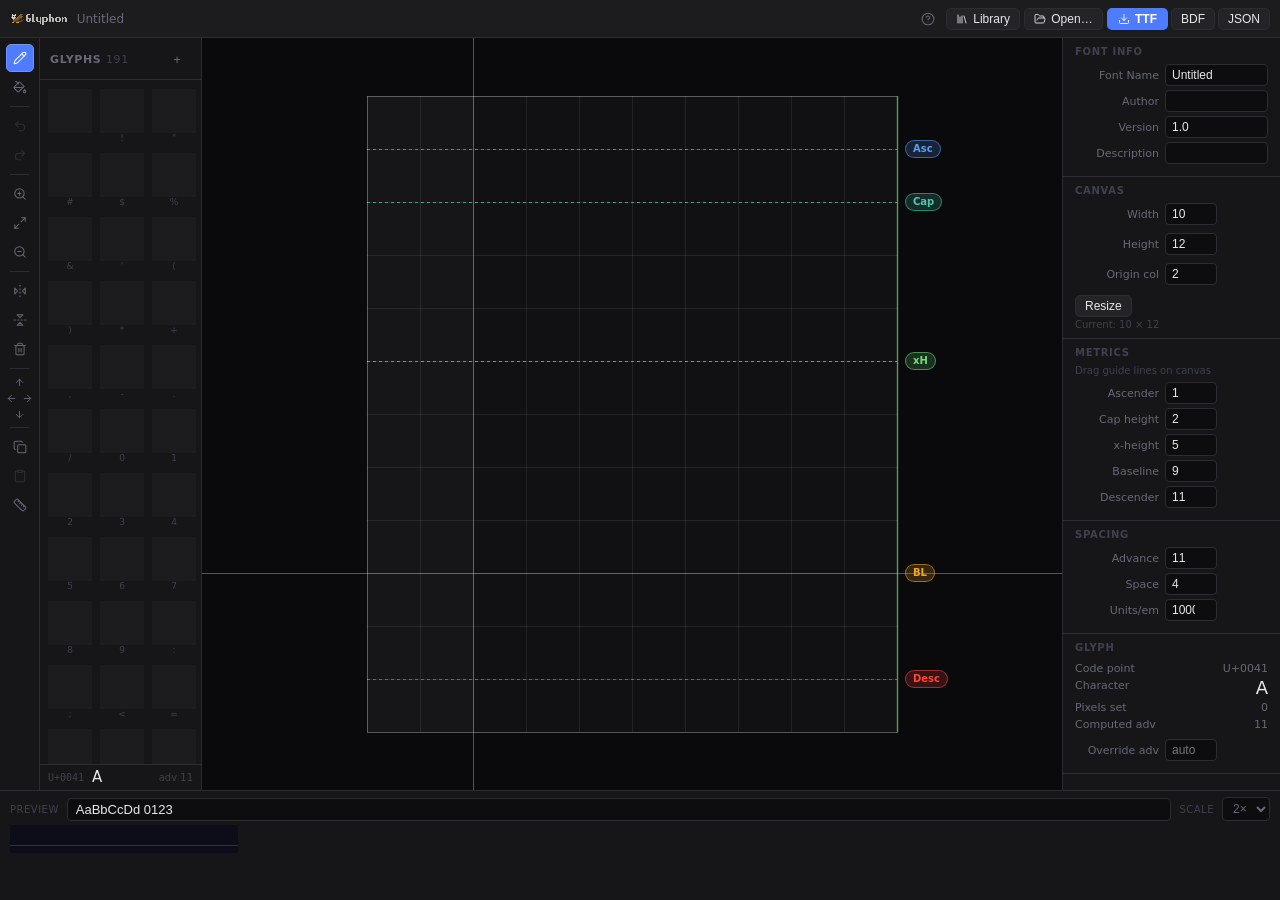
==== index.html @ 4cb20d4c "Glyphon Web — initial commit Pixel font editor web app (Glyphon Web). Vanilla JS + Canvas API. Featu" ====
<!DOCTYPE html>
<html lang="en">
<head>
  <meta charset="UTF-8">
  <meta name="viewport" content="width=device-width, initial-scale=1.0">
  <title>Glyphon</title>
  <link rel="stylesheet" href="style.css">
  <script src="lib/lucide.min.js?v=1778942429"></script>
</head>
<body>
  <div id="app">

    <!-- ── Top bar ───────────────────────────────────────────────────── -->
    <div id="top-bar">
      <div class="topbar-left">
        <img src="assets/glyphon-logo.png" class="top-logo" alt="Glyphon">
        <span id="current-font-name" class="font-name-display">Untitled</span>
      </div>
      <div class="topbar-right">
        <button class="icon-btn" id="help-btn" title="Help (?)"><i data-lucide="circle-help"></i></button>
        <button class="btn-secondary" id="library-btn"><i data-lucide="library"></i> Library</button>
        <button class="btn-secondary" id="import-btn"><i data-lucide="folder-open"></i> Open…</button>
        <input type="file" id="import-file-input" accept=".json" style="display:none">
        <div class="export-menu-wrap">
          <button class="btn-primary" id="export-ttf-btn"><i data-lucide="download"></i> TTF</button>
          <button class="btn-secondary" id="export-bdf-btn">BDF</button>
          <button class="btn-secondary" id="export-json-btn">JSON</button>
        </div>
      </div>
    </div>

    <!-- ── Main area ─────────────────────────────────────────────────── -->
    <div id="main-area">

      <!-- Vertical tool strip -->
      <div id="tool-strip">
        <div class="strip-group">
          <button class="tool-btn active" data-tool="draw" title="Draw / toggle pixel (B)"><i data-lucide="pencil"></i></button>
          <button class="tool-btn"        data-tool="fill" title="Flood fill (F)"><i data-lucide="paint-bucket"></i></button>
        </div>

        <div class="strip-sep"></div>

        <div class="strip-group">
          <button class="icon-btn" id="undo-btn" title="Undo (⌘Z)" disabled><i data-lucide="undo-2"></i></button>
          <button class="icon-btn" id="redo-btn" title="Redo (⌘⇧Z)" disabled><i data-lucide="redo-2"></i></button>
        </div>

        <div class="strip-sep"></div>

        <div class="strip-group">
          <button class="icon-btn" id="zoom-in-btn"  title="Zoom in (+)"><i data-lucide="zoom-in"></i></button>
          <button class="icon-btn" id="zoom-fit-btn" title="Fit (0)"><i data-lucide="maximize-2"></i></button>
          <button class="icon-btn" id="zoom-out-btn" title="Zoom out (-)"><i data-lucide="zoom-out"></i></button>
        </div>

        <div class="strip-sep"></div>

        <div class="strip-group">
          <button class="icon-btn" id="flip-h-btn"      title="Flip horizontal (H)"><i data-lucide="flip-horizontal-2"></i></button>
          <button class="icon-btn" id="flip-v-btn"      title="Flip vertical (V)"><i data-lucide="flip-vertical-2"></i></button>
          <button class="icon-btn" id="clear-glyph-btn" title="Clear glyph (Del)"><i data-lucide="trash-2"></i></button>
        </div>

        <div class="strip-sep"></div>

        <!-- Shift arrows: diamond layout -->
        <div class="strip-arrows">
          <button class="strip-btn" id="shift-up-btn"    title="Shift pixels up (⇧K)"><i data-lucide="arrow-up"></i></button>
          <div class="strip-lr">
            <button class="strip-btn" id="shift-left-btn"  title="Shift pixels left (⇧H)"><i data-lucide="arrow-left"></i></button>
            <button class="strip-btn" id="shift-right-btn" title="Shift pixels right (⇧L)"><i data-lucide="arrow-right"></i></button>
          </div>
          <button class="strip-btn" id="shift-down-btn"  title="Shift pixels down (⇧J)"><i data-lucide="arrow-down"></i></button>
        </div>

        <div class="strip-sep"></div>

        <div class="strip-group">
          <button class="icon-btn" id="copy-glyph-btn"    title="Copy glyph (⌘C)"><i data-lucide="copy"></i></button>
          <button class="icon-btn" id="paste-glyph-btn"   title="Paste glyph (⌘V)" disabled><i data-lucide="clipboard"></i></button>
          <button class="icon-btn" id="toggle-guides-btn" title="Toggle guides" aria-pressed="true"><i data-lucide="ruler"></i></button>
        </div>
      </div>

      <!-- Left: character navigator -->
      <div id="char-nav">
        <div id="char-nav-scroll"></div>
        <div id="char-nav-footer">
          <span class="nav-footer-cp" id="nav-footer-cp">U+0020</span>
          <span class="nav-footer-ch" id="nav-footer-ch"> </span>
          <span class="nav-footer-adv" id="nav-footer-adv"></span>
        </div>
      </div>

      <!-- Center: pixel grid editor -->
      <div id="editor-area">
        <canvas id="grid-canvas"></canvas>
        <!-- Guide pill handles (absolutely positioned, updated by canvas-editor.js) -->
        <div id="guide-pills" aria-hidden="true"></div>
      </div>

      <!-- Right: metrics + glyph info -->
      <div id="metrics-panel"></div>

    </div>

    <!-- ── Preview bar ───────────────────────────────────────────────── -->
    <div id="preview-bar">
      <div class="preview-controls">
        <label class="preview-label">Preview</label>
        <input id="preview-input" type="text" placeholder="Type to preview…" value="AaBbCcDd 0123">
        <label class="preview-label">Scale</label>
        <select id="preview-scale">
          <option value="1">1×</option>
          <option value="2" selected>2×</option>
          <option value="3">3×</option>
          <option value="4">4×</option>
          <option value="6">6×</option>
          <option value="8">8×</option>
        </select>
      </div>
      <div id="preview-canvas-wrap">
        <canvas id="preview-canvas"></canvas>
      </div>
    </div>

  </div>

  <!-- Scripts: loaded in dependency order -->
  <script src="lib/opentype.min.js?v=1778942429"></script>
  <script src="src/data-model.js?v=1778942429"></script>
  <script src="src/state.js?v=1778942429"></script>
  <script src="src/storage.js?v=1778942429"></script>
  <script src="src/canvas-editor.js?v=1778942429"></script>
  <script src="src/char-navigator.js?v=1778942429"></script>
  <script src="src/metrics-panel.js?v=1778942429"></script>
  <script src="src/preview.js?v=1778942429"></script>
  <script src="src/export-ttf.js?v=1778942429"></script>
  <script src="src/export-bdf.js?v=1778942429"></script>
  <script src="src/export-json.js?v=1778942429"></script>
  <script src="src/shortcuts.js?v=1778942429"></script>
  <script src="src/main.js?v=1778942429"></script>
</body>
</html>
---- style.css ----
/* ── Reset & base ─────────────────────────────────────────────────────── */
*, *::before, *::after { box-sizing: border-box; margin: 0; padding: 0; }

:root {
  --bg-0:      #0d0d0f;
  --bg-1:      #161618;
  --bg-2:      #1c1c1e;
  --bg-3:      #242428;
  --border:    #2c2c32;
  --accent:    #4f7bff;
  --accent-h:  #6d94ff;
  --text-0:    #e8e8e8;
  --text-1:    #686878;
  --text-2:    #404050;
  --red:       #ff453a;
  --green:     #44cc88;
  --topbar-h:  38px;
  --strip-w:   40px;
  --nav-w:     162px;
  --panel-w:   218px;
  --preview-h: 110px;
}

html, body {
  height: 100%;
  background: var(--bg-0);
  color: var(--text-0);
  font-family: system-ui, -apple-system, 'Segoe UI', sans-serif;
  font-size: 13px;
  overflow: hidden;
}

/* ── App shell ────────────────────────────────────────────────────────── */
#app {
  display: flex;
  flex-direction: column;
  height: 100vh;
}

/* ── Top bar ──────────────────────────────────────────────────────────── */
#top-bar {
  display: flex;
  align-items: center;
  height: var(--topbar-h);
  padding: 0 10px;
  background: var(--bg-2);
  border-bottom: 1px solid var(--border);
  flex-shrink: 0;
  user-select: none;
  gap: 6px;
}

.topbar-left {
  display: flex;
  align-items: center;
  gap: 8px;
}

.topbar-right {
  display: flex;
  align-items: center;
  gap: 4px;
  margin-left: auto;
}

.app-title {
  font-weight: 700;
  font-size: 13px;
  color: var(--accent);
  letter-spacing: 0.01em;
}

.top-logo {
  height: 22px;
  width: auto;
  image-rendering: pixelated;
  display: block;
  opacity: 0.92;
}

.font-name-display {
  color: var(--text-1);
  font-size: 12px;
  max-width: 160px;
  overflow: hidden;
  text-overflow: ellipsis;
  white-space: nowrap;
}

/* ── Main area ────────────────────────────────────────────────────────── */
#main-area {
  display: flex;
  flex: 1;
  overflow: hidden;
}

/* ── Tool strip (vertical) ────────────────────────────────────────────── */
#tool-strip {
  width: var(--strip-w);
  flex-shrink: 0;
  background: var(--bg-1);
  border-right: 1px solid var(--border);
  display: flex;
  flex-direction: column;
  align-items: center;
  padding: 6px 0;
  gap: 1px;
  overflow-y: auto;
  overflow-x: hidden;
}

#tool-strip::-webkit-scrollbar { width: 0; }

.strip-group {
  display: flex;
  flex-direction: column;
  align-items: center;
  gap: 1px;
  width: 100%;
  padding: 0 4px;
}

.strip-sep {
  width: 50%;
  height: 1px;
  background: var(--border);
  margin: 4px 0;
  flex-shrink: 0;
}

/* Diamond layout for shift arrows */
.strip-arrows {
  display: flex;
  flex-direction: column;
  align-items: center;
  gap: 0;
  padding: 0 2px;
}

.strip-lr {
  display: flex;
  gap: 0;
}

.strip-btn {
  width: 16px;
  height: 16px;
  background: transparent;
  border: 1px solid transparent;
  border-radius: 3px;
  color: var(--text-1);
  display: flex;
  align-items: center;
  justify-content: center;
  cursor: pointer;
  transition: background 0.1s, color 0.1s;
}
.strip-btn svg { width: 11px; height: 11px; stroke-width: 2; }
.strip-btn:hover { background: var(--bg-3); color: var(--text-0); }

/* ── Character navigator ──────────────────────────────────────────────── */
#char-nav {
  width: var(--nav-w);
  flex-shrink: 0;
  background: var(--bg-1);
  border-right: 1px solid var(--border);
  display: flex;
  flex-direction: column;
  overflow: hidden;
}

#char-nav-scroll {
  flex: 1;
  overflow-y: auto;
  overflow-x: hidden;
}

#char-nav-scroll::-webkit-scrollbar { width: 6px; }
#char-nav-scroll::-webkit-scrollbar-track { background: var(--bg-1); }
#char-nav-scroll::-webkit-scrollbar-thumb { background: var(--border); border-radius: 3px; }

.nav-header {
  display: flex;
  align-items: center;
  justify-content: space-between;
  padding: 7px 10px 6px;
  border-bottom: 1px solid var(--border);
  position: sticky;
  top: 0;
  background: var(--bg-1);
  z-index: 1;
}
.nav-title { font-weight: 600; font-size: 11px; color: var(--text-1); text-transform: uppercase; letter-spacing: 0.06em; }
.nav-count { color: var(--text-2); font-weight: 400; }

.glyph-grid {
  display: grid;
  grid-template-columns: repeat(3, 1fr);
  gap: 2px;
  padding: 5px;
}

.glyph-thumb {
  display: flex;
  flex-direction: column;
  align-items: center;
  gap: 1px;
  padding: 3px 2px;
  border-radius: 4px;
  cursor: pointer;
  border: 1px solid transparent;
  transition: background 0.1s;
}
.glyph-thumb:hover  { background: var(--bg-3); }
.glyph-thumb.active { background: var(--bg-3); border-color: var(--accent); }
.glyph-thumb canvas { display: block; image-rendering: pixelated; }
.glyph-label {
  font-size: 9px;
  color: var(--text-2);
  text-align: center;
  line-height: 1;
  overflow: hidden;
  max-width: 30px;
  text-overflow: ellipsis;
}

/* ── Char nav footer ──────────────────────────────────────────────────── */
#char-nav-footer {
  flex-shrink: 0;
  border-top: 1px solid var(--border);
  padding: 5px 8px;
  display: flex;
  align-items: center;
  gap: 6px;
  background: var(--bg-1);
  min-height: 26px;
}

.nav-footer-cp  { font-size: 10px; color: var(--text-2); font-family: monospace; }
.nav-footer-ch  { font-size: 15px; color: var(--text-0); line-height: 1; min-width: 14px; text-align: center; }
.nav-footer-adv { font-size: 10px; color: var(--text-2); margin-left: auto; }

/* ── Editor area ──────────────────────────────────────────────────────── */
#editor-area {
  flex: 1;
  display: flex;
  align-items: stretch;
  justify-content: stretch;
  overflow: hidden;
  background: var(--bg-0);
  position: relative;
}

#grid-canvas {
  display: block;
  width: 100%;
  height: 100%;
  cursor: crosshair;
  image-rendering: pixelated;
}

/* ── Right panel (metrics) ────────────────────────────────────────────── */
#metrics-panel {
  width: var(--panel-w);
  flex-shrink: 0;
  background: var(--bg-1);
  border-left: 1px solid var(--border);
  overflow-y: auto;
  overflow-x: hidden;
}

#metrics-panel::-webkit-scrollbar { width: 6px; }
#metrics-panel::-webkit-scrollbar-track { background: var(--bg-1); }
#metrics-panel::-webkit-scrollbar-thumb { background: var(--border); border-radius: 3px; }

.panel-section {
  padding: 8px 12px;
  border-bottom: 1px solid var(--border);
}

.panel-title {
  font-size: 10px;
  font-weight: 600;
  text-transform: uppercase;
  letter-spacing: 0.07em;
  color: var(--text-2);
  margin-bottom: 7px;
}

.field-row {
  display: flex;
  align-items: center;
  margin-bottom: 4px;
  gap: 6px;
}
.field-label {
  flex: 0 0 84px;
  font-size: 11px;
  color: var(--text-1);
  text-align: right;
}
.field-input {
  flex: 1;
  background: var(--bg-0);
  border: 1px solid var(--border);
  border-radius: 4px;
  color: var(--text-0);
  padding: 3px 6px;
  font-size: 12px;
  min-width: 0;
}
.field-input:focus {
  outline: none;
  border-color: var(--accent);
}
.field-input[type="number"] { width: 52px; flex: none; }

.grid-size-row { display: flex; flex-direction: column; gap: 4px; }

.hint-text { font-size: 10px; color: var(--text-2); margin-top: 2px; }

.glyph-info-row {
  display: flex;
  justify-content: space-between;
  font-size: 11px;
  color: var(--text-1);
  padding: 2px 0;
}
.glyph-info-char {
  font-size: 18px;
  line-height: 1;
  color: var(--text-0);
}

/* ── Preview bar ──────────────────────────────────────────────────────── */
#preview-bar {
  height: var(--preview-h);
  flex-shrink: 0;
  background: var(--bg-1);
  border-top: 1px solid var(--border);
  display: flex;
  flex-direction: column;
  gap: 4px;
  padding: 6px 10px 4px;
}

.preview-controls {
  display: flex;
  align-items: center;
  gap: 8px;
  flex-shrink: 0;
}

.preview-label {
  font-size: 10px;
  color: var(--text-2);
  text-transform: uppercase;
  letter-spacing: 0.05em;
}

#preview-input {
  flex: 1;
  background: var(--bg-0);
  border: 1px solid var(--border);
  border-radius: 4px;
  color: var(--text-0);
  padding: 3px 8px;
  font-size: 13px;
}
#preview-input:focus { outline: none; border-color: var(--accent); }

#preview-scale {
  background: var(--bg-0);
  border: 1px solid var(--border);
  border-radius: 4px;
  color: var(--text-1);
  padding: 3px 6px;
  font-size: 12px;
}

#preview-canvas-wrap {
  flex: 1;
  overflow-x: auto;
  overflow-y: hidden;
}
#preview-canvas-wrap::-webkit-scrollbar { height: 4px; }
#preview-canvas-wrap::-webkit-scrollbar-thumb { background: var(--border); border-radius: 2px; }

#preview-canvas {
  display: block;
  image-rendering: pixelated;
}

/* ── Buttons ──────────────────────────────────────────────────────────── */
.btn-primary {
  background: var(--accent);
  color: #fff;
  border: none;
  border-radius: 5px;
  padding: 4px 11px;
  font-size: 12px;
  font-weight: 600;
  cursor: pointer;
  transition: background 0.15s;
}
.btn-primary:hover { background: var(--accent-h); }

.btn-secondary {
  background: var(--bg-3);
  color: var(--text-0);
  border: 1px solid var(--border);
  border-radius: 5px;
  padding: 3px 9px;
  font-size: 12px;
  cursor: pointer;
  transition: background 0.15s;
}
.btn-secondary:hover { background: var(--bg-2); border-color: var(--accent); }

.btn-danger {
  background: transparent;
  color: var(--red);
  border: 1px solid transparent;
  border-radius: 4px;
  padding: 3px 7px;
  font-size: 12px;
  cursor: pointer;
}
.btn-danger:hover { background: rgba(255,68,102,0.12); border-color: var(--red); }

.icon-btn {
  background: transparent;
  border: 1px solid transparent;
  border-radius: 5px;
  color: var(--text-1);
  font-size: 13px;
  width: 28px;
  height: 28px;
  display: flex;
  align-items: center;
  justify-content: center;
  cursor: pointer;
  transition: background 0.1s, color 0.1s;
}
.icon-btn:hover   { background: var(--bg-3); color: var(--text-0); }
.icon-btn:disabled { opacity: 0.3; cursor: default; }

.tool-btn {
  background: transparent;
  border: 1px solid transparent;
  border-radius: 5px;
  font-size: 14px;
  width: 30px;
  height: 30px;
  display: flex;
  align-items: center;
  justify-content: center;
  cursor: pointer;
  transition: background 0.1s;
  color: var(--text-1);
}
.tool-btn:hover  { background: var(--bg-3); color: var(--text-0); }
.tool-btn.active { background: var(--accent); border-color: var(--accent-h); color: #fff; }

/* In the vertical strip, tool-btn should be slightly smaller */
#tool-strip .tool-btn {
  width: 28px;
  height: 28px;
}

.export-menu-wrap { display: flex; gap: 3px; }

/* ── Mini modal (add range) ───────────────────────────────────────────── */
.mini-modal {
  position: absolute;
  top: 38px;
  right: 4px;
  width: 190px;
  background: var(--bg-2);
  border: 1px solid var(--border);
  border-radius: 8px;
  padding: 10px;
  z-index: 200;
  box-shadow: 0 8px 32px rgba(0,0,0,0.5);
}
.mini-modal-title { font-size: 11px; font-weight: 600; color: var(--text-1); margin-bottom: 8px; text-transform: uppercase; letter-spacing: 0.05em; }
.mini-modal-close { position: absolute; top: 8px; right: 8px; }

.range-presets { display: flex; flex-wrap: wrap; gap: 4px; margin-bottom: 8px; }
.preset-btn {
  background: var(--bg-3);
  border: 1px solid var(--border);
  border-radius: 4px;
  color: var(--text-1);
  font-size: 11px;
  padding: 3px 6px;
  cursor: pointer;
}
.preset-btn:hover { border-color: var(--accent); color: var(--text-0); }

.range-custom { display: flex; flex-direction: column; gap: 6px; }
.range-custom label { font-size: 11px; color: var(--text-1); }
.range-custom input { background: var(--bg-0); border: 1px solid var(--border); border-radius: 3px; color: var(--text-0); padding: 2px 4px; font-size: 11px; font-family: monospace; }

/* ── Full modal (library, help) ───────────────────────────────────────── */
.modal-overlay {
  position: fixed;
  inset: 0;
  background: rgba(0,0,0,0.6);
  display: flex;
  align-items: center;
  justify-content: center;
  z-index: 500;
}

.modal-box {
  background: var(--bg-2);
  border: 1px solid var(--border);
  border-radius: 10px;
  width: 480px;
  max-width: 95vw;
  max-height: 80vh;
  display: flex;
  flex-direction: column;
  box-shadow: 0 20px 60px rgba(0,0,0,0.6);
}
.modal-box--narrow { width: 340px; }

.modal-header {
  display: flex;
  align-items: center;
  justify-content: space-between;
  padding: 14px 16px 12px;
  border-bottom: 1px solid var(--border);
  flex-shrink: 0;
}
.modal-title { font-weight: 600; font-size: 14px; }

.modal-body {
  overflow-y: auto;
  padding: 12px 16px;
  flex: 1;
}

.library-actions { display: flex; gap: 8px; margin-bottom: 12px; }

.library-empty { color: var(--text-2); text-align: center; padding: 24px 0; font-size: 13px; }

.library-item {
  display: flex;
  align-items: center;
  justify-content: space-between;
  padding: 8px 10px;
  border-radius: 6px;
  margin-bottom: 4px;
  background: var(--bg-3);
  border: 1px solid var(--border);
}
.library-item:hover { border-color: var(--accent); }
.library-item-info { display: flex; flex-direction: column; gap: 2px; min-width: 0; }
.library-item-name { font-size: 13px; font-weight: 500; color: var(--text-0); }
.library-item-meta { font-size: 11px; color: var(--text-2); }
.library-item-actions { display: flex; gap: 4px; flex-shrink: 0; }

/* ── Shortcuts help ───────────────────────────────────────────────────── */
.shortcuts-list { display: flex; flex-direction: column; gap: 2px; }
.shortcut-row { display: flex; align-items: center; gap: 10px; padding: 4px 0; border-bottom: 1px solid var(--bg-3); }
.shortcut-row:last-child { border-bottom: none; }

kbd {
  background: var(--bg-3);
  border: 1px solid var(--border);
  border-radius: 4px;
  padding: 2px 6px;
  font-family: monospace;
  font-size: 11px;
  color: var(--text-0);
  min-width: 50px;
  text-align: center;
  flex-shrink: 0;
}

/* ── Toast notification ───────────────────────────────────────────────── */
.toast {
  position: fixed;
  bottom: 24px;
  left: 50%;
  transform: translateX(-50%) translateY(16px);
  background: var(--bg-3);
  border: 1px solid var(--border);
  border-radius: 20px;
  padding: 7px 18px;
  font-size: 13px;
  color: var(--text-0);
  pointer-events: none;
  opacity: 0;
  transition: opacity 0.2s, transform 0.2s;
  z-index: 1000;
  box-shadow: 0 4px 20px rgba(0,0,0,0.4);
}
.toast-visible {
  opacity: 1;
  transform: translateX(-50%) translateY(0);
}

/* ── Guide pill handles ───────────────────────────────────────────────── */
#guide-pills {
  position: absolute;
  top: 0; left: 0;
  width: 100%; height: 100%;
  pointer-events: none;
  overflow: visible;
}

.guide-pill {
  position: absolute;
  pointer-events: auto;
  font-size: 10px;
  font-weight: 600;
  line-height: 1;
  padding: 3px 7px;
  border-radius: 20px;
  white-space: nowrap;
  cursor: ns-resize;
  user-select: none;
  color: var(--pill-color, #fff);
  background: color-mix(in srgb, var(--pill-color, #888) 18%, transparent);
  border: 1px solid color-mix(in srgb, var(--pill-color, #888) 55%, transparent);
  transition: background 0.1s, color 0.1s;
}
.guide-pill:hover,
.guide-pill.dragging {
  background: var(--pill-color, #888);
  color: #fff;
}

/* ── Lucide icons ─────────────────────────────────────────────────────── */
.icon-btn svg, .tool-btn svg { width: 14px; height: 14px; stroke-width: 1.75; }
.btn-primary svg, .btn-secondary svg { width: 12px; height: 12px; stroke-width: 1.75; vertical-align: -2px; margin-right: 2px; }

/* ── Scrollbar (Firefox) ──────────────────────────────────────────────── */
* { scrollbar-width: thin; scrollbar-color: var(--border) var(--bg-1); }
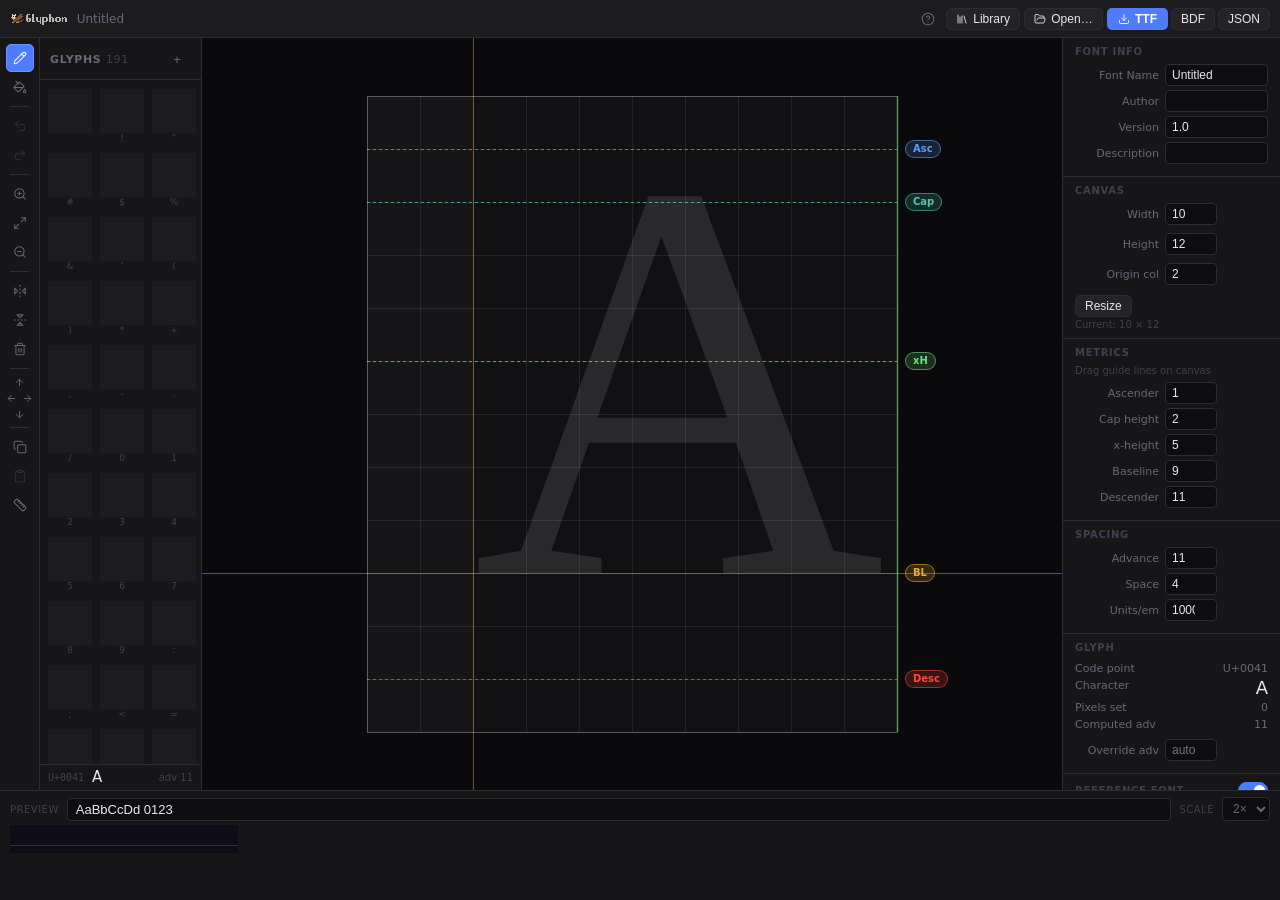
==== commit 608d7aa2: "feat: reference font overlay for web editor - ref-font.js: Canvas 2D TextMetrics measurement, draw()" ====
--- a/index.html
+++ b/index.html
@@ -5,7 +5,7 @@
   <meta name="viewport" content="width=device-width, initial-scale=1.0">
   <title>Glyphon</title>
   <link rel="stylesheet" href="style.css">
-  <script src="lib/lucide.min.js?v=1778942429"></script>
+  <script src="lib/lucide.min.js?v=1779007620"></script>
 </head>
 <body>
   <div id="app">
@@ -128,18 +128,21 @@
   </div>
 
   <!-- Scripts: loaded in dependency order -->
-  <script src="lib/opentype.min.js?v=1778942429"></script>
-  <script src="src/data-model.js?v=1778942429"></script>
-  <script src="src/state.js?v=1778942429"></script>
-  <script src="src/storage.js?v=1778942429"></script>
-  <script src="src/canvas-editor.js?v=1778942429"></script>
-  <script src="src/char-navigator.js?v=1778942429"></script>
-  <script src="src/metrics-panel.js?v=1778942429"></script>
-  <script src="src/preview.js?v=1778942429"></script>
-  <script src="src/export-ttf.js?v=1778942429"></script>
-  <script src="src/export-bdf.js?v=1778942429"></script>
-  <script src="src/export-json.js?v=1778942429"></script>
-  <script src="src/shortcuts.js?v=1778942429"></script>
-  <script src="src/main.js?v=1778942429"></script>
+  <script src="lib/opentype.min.js?v=1779007620"></script>
+  <script src="src/data-model.js?v=1779007620"></script>
+  <script src="src/state.js?v=1779007620"></script>
+  <script src="src/storage.js?v=1779007620"></script>
+  <script src="src/canvas-editor.js?v=1779007620"></script>
+  <script src="src/char-navigator.js?v=1779007620"></script>
+  <script src="src/metrics-panel.js?v=1779007620"></script>
+  <script src="src/preview.js?v=1779007620"></script>
+  <script src="src/export-ttf.js?v=1779007620"></script>
+  <script src="src/export-bdf.js?v=1779007620"></script>
+  <script src="src/export-json.js?v=1779007620"></script>
+  <script src="src/shortcuts.js?v=1779007620"></script>
+  <script src="src/bundled-fonts.js?v=1779007620"></script>
+  <script src="src/library.js?v=1779007620"></script>
+  <script src="src/ref-font.js?v=1779007620"></script>
+  <script src="src/main.js?v=1779007620"></script>
 </body>
 </html>
--- a/style.css
+++ b/style.css
@@ -640,3 +640,266 @@
 
 /* ── Scrollbar (Firefox) ──────────────────────────────────────────────── */
 * { scrollbar-width: thin; scrollbar-color: var(--border) var(--bg-1); }
+
+/* ── Library page ─────────────────────────────────────────────────────── */
+#library-page {
+  display: none;
+  flex-direction: column;
+  height: 100vh;
+  background: var(--bg-0);
+}
+
+#lib-topbar {
+  display: flex;
+  align-items: center;
+  height: var(--topbar-h);
+  padding: 0 10px;
+  background: var(--bg-2);
+  border-bottom: 1px solid var(--border);
+  flex-shrink: 0;
+  gap: 8px;
+}
+
+.lib-title {
+  flex: 1;
+  font-weight: 600;
+  font-size: 13px;
+  color: var(--text-0);
+}
+
+#lib-body {
+  flex: 1;
+  overflow-y: auto;
+  padding: 28px 32px 48px;
+  display: flex;
+  flex-direction: column;
+  gap: 40px;
+}
+
+.lib-section-header {
+  display: flex;
+  align-items: baseline;
+  gap: 12px;
+  margin-bottom: 16px;
+}
+
+.lib-section-title {
+  font-size: 15px;
+  font-weight: 600;
+  color: var(--text-0);
+}
+
+.lib-section-sub {
+  font-size: 11px;
+  color: var(--text-1);
+}
+
+.lib-grid {
+  display: grid;
+  grid-template-columns: repeat(auto-fill, minmax(200px, 1fr));
+  gap: 12px;
+}
+
+.lib-card {
+  background: var(--bg-2);
+  border: 1px solid var(--border);
+  border-radius: 8px;
+  overflow: hidden;
+  display: flex;
+  flex-direction: column;
+  transition: border-color 0.15s;
+}
+
+.lib-card:hover { border-color: var(--accent); }
+
+.lib-thumb {
+  display: block;
+  width: 100%;
+  height: 72px;
+  background: var(--bg-1);
+  image-rendering: pixelated;
+}
+
+.lib-card-info {
+  padding: 10px 12px 12px;
+  display: flex;
+  flex-direction: column;
+  gap: 4px;
+  flex: 1;
+}
+
+.lib-card-name-row {
+  display: flex;
+  align-items: center;
+  gap: 6px;
+}
+
+.lib-card-name {
+  font-size: 13px;
+  font-weight: 500;
+  color: var(--text-0);
+  flex: 1;
+  white-space: nowrap;
+  overflow: hidden;
+  text-overflow: ellipsis;
+}
+
+.lib-card-sub {
+  font-size: 11px;
+  color: var(--text-1);
+  margin-bottom: 8px;
+}
+
+.lib-card-actions {
+  display: flex;
+  gap: 6px;
+  margin-top: auto;
+}
+
+.lib-badge {
+  font-size: 9px;
+  font-weight: 600;
+  letter-spacing: 0.04em;
+  text-transform: uppercase;
+  color: var(--green);
+  background: rgba(68, 204, 136, 0.1);
+  border: 1px solid rgba(68, 204, 136, 0.25);
+  border-radius: 3px;
+  padding: 1px 5px;
+  flex-shrink: 0;
+}
+
+.lib-empty {
+  color: var(--text-1);
+  font-size: 13px;
+  padding: 20px 0;
+  grid-column: 1 / -1;
+}
+
+/* ── Reference Font panel section ────────────────────────────────────── */
+.ref-header {
+  display: flex;
+  align-items: center;
+  justify-content: space-between;
+  margin-bottom: 4px;
+}
+
+/* iOS-style toggle switch */
+.ref-toggle {
+  position: relative;
+  display: inline-block;
+  width: 30px;
+  height: 17px;
+  cursor: pointer;
+  flex-shrink: 0;
+}
+.ref-toggle input { display: none; }
+.ref-toggle-track {
+  position: absolute;
+  inset: 0;
+  background: var(--bg-3);
+  border: 1px solid var(--border);
+  border-radius: 9px;
+  transition: background 0.15s, border-color 0.15s;
+}
+.ref-toggle-track::after {
+  content: '';
+  position: absolute;
+  top: 2px; left: 2px;
+  width: 11px; height: 11px;
+  background: var(--text-1);
+  border-radius: 50%;
+  transition: transform 0.15s, background 0.15s;
+}
+.ref-toggle input:checked + .ref-toggle-track {
+  background: var(--accent);
+  border-color: var(--accent);
+}
+.ref-toggle input:checked + .ref-toggle-track::after {
+  transform: translateX(13px);
+  background: #fff;
+}
+
+/* Slider rows (label + range + value) */
+.ref-slider-row {
+  display: flex;
+  align-items: center;
+  gap: 6px;
+  margin-bottom: 4px;
+}
+.ref-slider {
+  flex: 1;
+  accent-color: var(--accent);
+  min-width: 0;
+  height: 3px;
+  cursor: pointer;
+}
+.ref-val {
+  font-size: 10px;
+  color: var(--text-1);
+  font-family: monospace;
+  width: 30px;
+  text-align: right;
+  flex-shrink: 0;
+}
+
+/* Family text input — full width within field-row */
+.ref-family-input {
+  flex: 1 !important;
+  width: auto !important;
+  min-width: 0;
+}
+
+/* Divider before derived metrics sub-section */
+.ref-divider {
+  height: 1px;
+  background: var(--border);
+  margin: 8px -12px;
+}
+
+/* Metrics comparison table */
+.ref-metrics-table {
+  background: var(--bg-0);
+  border-radius: 4px;
+  padding: 5px 8px;
+  margin-bottom: 0;
+}
+.ref-metric-row {
+  display: flex;
+  align-items: center;
+  gap: 4px;
+  padding: 2px 0;
+  font-size: 11px;
+}
+.ref-metric-label {
+  color: var(--text-1);
+  width: 62px;
+  flex-shrink: 0;
+  font-size: 10px;
+}
+.ref-metric-num {
+  color: var(--text-1);
+  font-family: monospace;
+  font-size: 10px;
+  width: 18px;
+  text-align: center;
+}
+.ref-metric-changed {
+  color: var(--text-0);
+  font-weight: 700;
+}
+.ref-metric-arrow {
+  color: var(--text-2);
+  font-size: 9px;
+  flex: 1;
+  text-align: center;
+}
+.ref-apply-btn {
+  width: 100%;
+  padding: 5px 0;
+  font-size: 11px;
+}
+.ref-apply-btn:disabled {
+  opacity: 0.4;
+  cursor: default;
+}
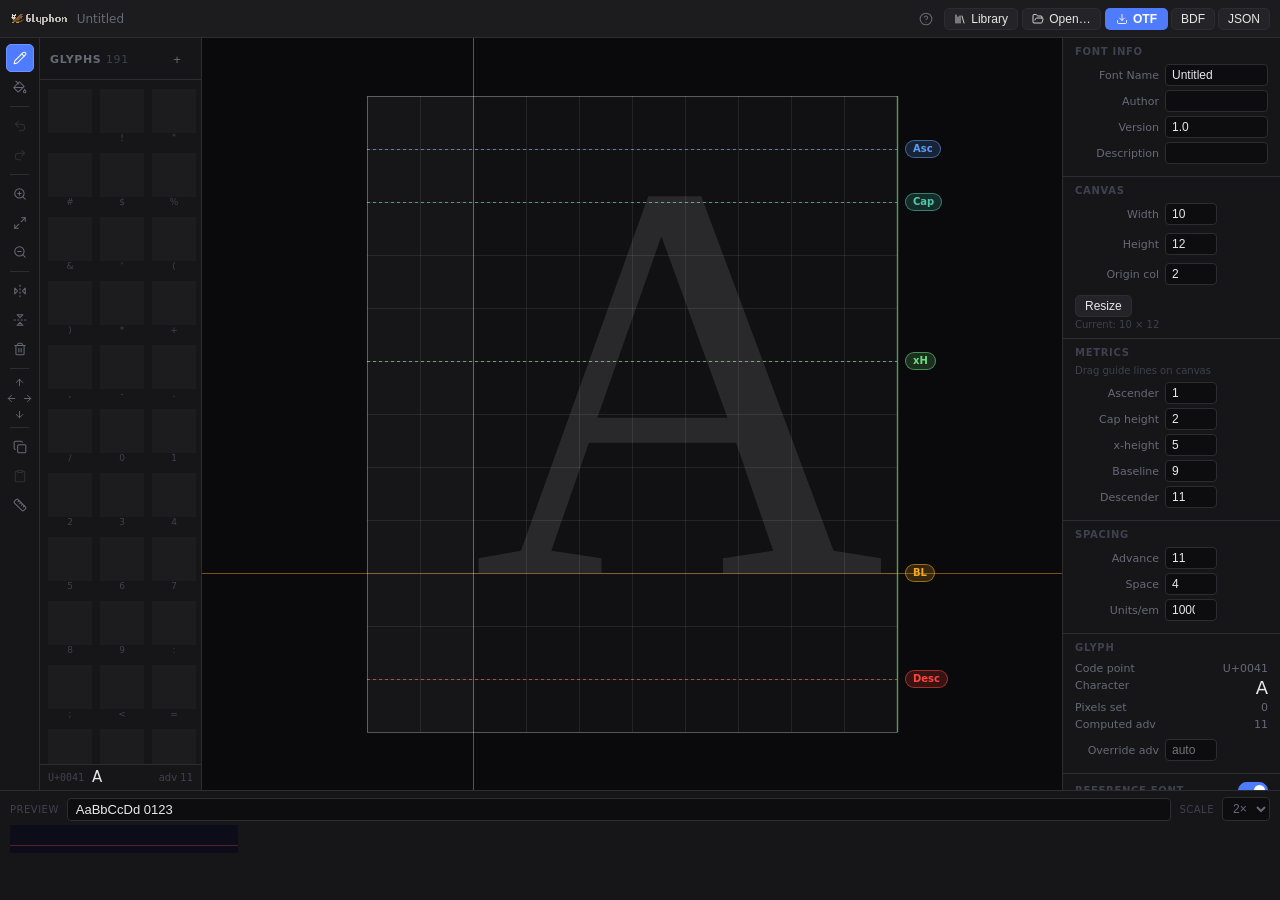
==== commit 9fbd8817: "fix: export merged outlines as .otf, fix 1px vertical offset - Trace pixel boundaries into merged co" ====
--- a/index.html
+++ b/index.html
@@ -5,7 +5,7 @@
   <meta name="viewport" content="width=device-width, initial-scale=1.0">
   <title>Glyphon</title>
   <link rel="stylesheet" href="style.css">
-  <script src="lib/lucide.min.js?v=1779007620"></script>
+  <script src="lib/lucide.min.js?v=1791367322"></script>
 </head>
 <body>
   <div id="app">
@@ -22,7 +22,7 @@
         <button class="btn-secondary" id="import-btn"><i data-lucide="folder-open"></i> Open…</button>
         <input type="file" id="import-file-input" accept=".json" style="display:none">
         <div class="export-menu-wrap">
-          <button class="btn-primary" id="export-ttf-btn"><i data-lucide="download"></i> TTF</button>
+          <button class="btn-primary" id="export-ttf-btn"><i data-lucide="download"></i> OTF</button>
           <button class="btn-secondary" id="export-bdf-btn">BDF</button>
           <button class="btn-secondary" id="export-json-btn">JSON</button>
         </div>
@@ -128,21 +128,21 @@
   </div>
 
   <!-- Scripts: loaded in dependency order -->
-  <script src="lib/opentype.min.js?v=1779007620"></script>
-  <script src="src/data-model.js?v=1779007620"></script>
-  <script src="src/state.js?v=1779007620"></script>
-  <script src="src/storage.js?v=1779007620"></script>
-  <script src="src/canvas-editor.js?v=1779007620"></script>
-  <script src="src/char-navigator.js?v=1779007620"></script>
-  <script src="src/metrics-panel.js?v=1779007620"></script>
-  <script src="src/preview.js?v=1779007620"></script>
-  <script src="src/export-ttf.js?v=1779007620"></script>
-  <script src="src/export-bdf.js?v=1779007620"></script>
-  <script src="src/export-json.js?v=1779007620"></script>
-  <script src="src/shortcuts.js?v=1779007620"></script>
-  <script src="src/bundled-fonts.js?v=1779007620"></script>
-  <script src="src/library.js?v=1779007620"></script>
-  <script src="src/ref-font.js?v=1779007620"></script>
-  <script src="src/main.js?v=1779007620"></script>
+  <script src="lib/opentype.min.js?v=1791367322"></script>
+  <script src="src/data-model.js?v=1791367322"></script>
+  <script src="src/state.js?v=1791367322"></script>
+  <script src="src/storage.js?v=1791367322"></script>
+  <script src="src/canvas-editor.js?v=1791367322"></script>
+  <script src="src/char-navigator.js?v=1791367322"></script>
+  <script src="src/metrics-panel.js?v=1791367322"></script>
+  <script src="src/preview.js?v=1791367322"></script>
+  <script src="src/export-ttf.js?v=1791367322"></script>
+  <script src="src/export-bdf.js?v=1791367322"></script>
+  <script src="src/export-json.js?v=1791367322"></script>
+  <script src="src/shortcuts.js?v=1791367322"></script>
+  <script src="src/bundled-fonts.js?v=1791367322"></script>
+  <script src="src/library.js?v=1791367322"></script>
+  <script src="src/ref-font.js?v=1791367322"></script>
+  <script src="src/main.js?v=1791367322"></script>
 </body>
 </html>
